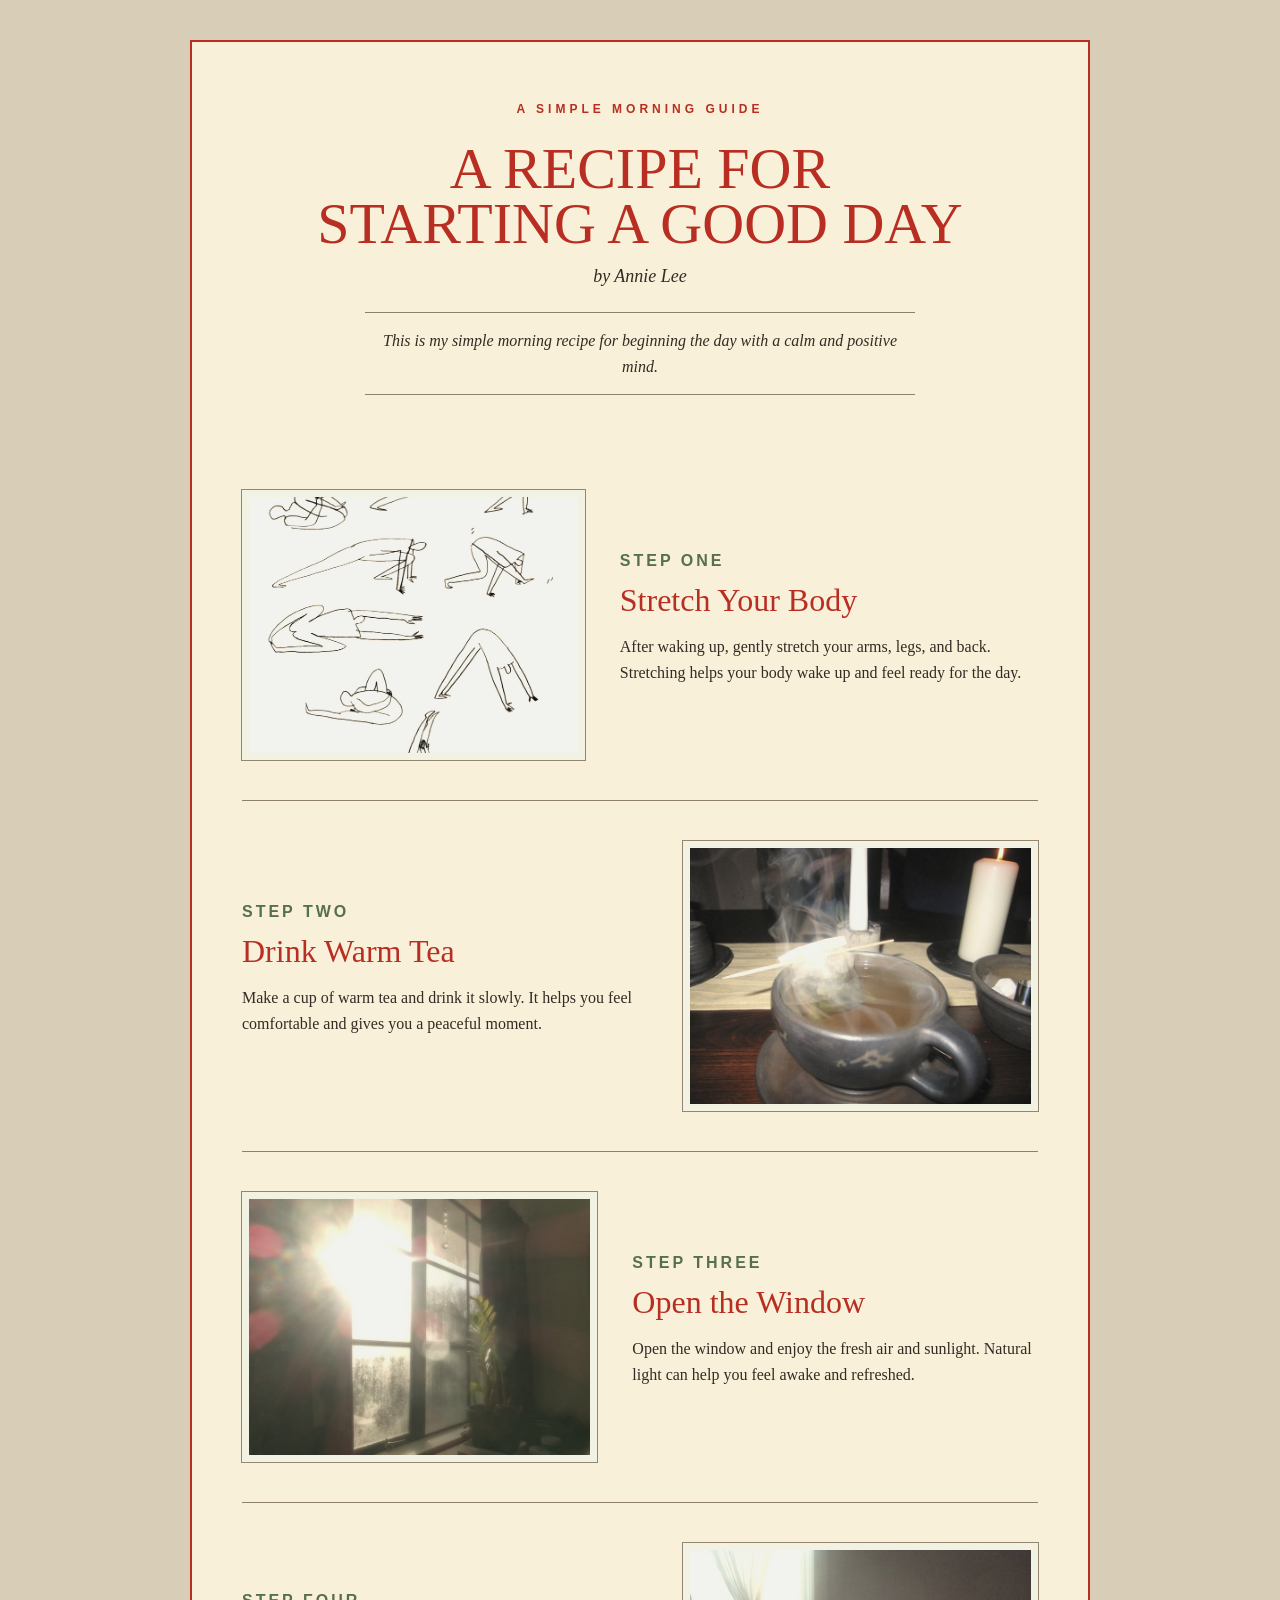
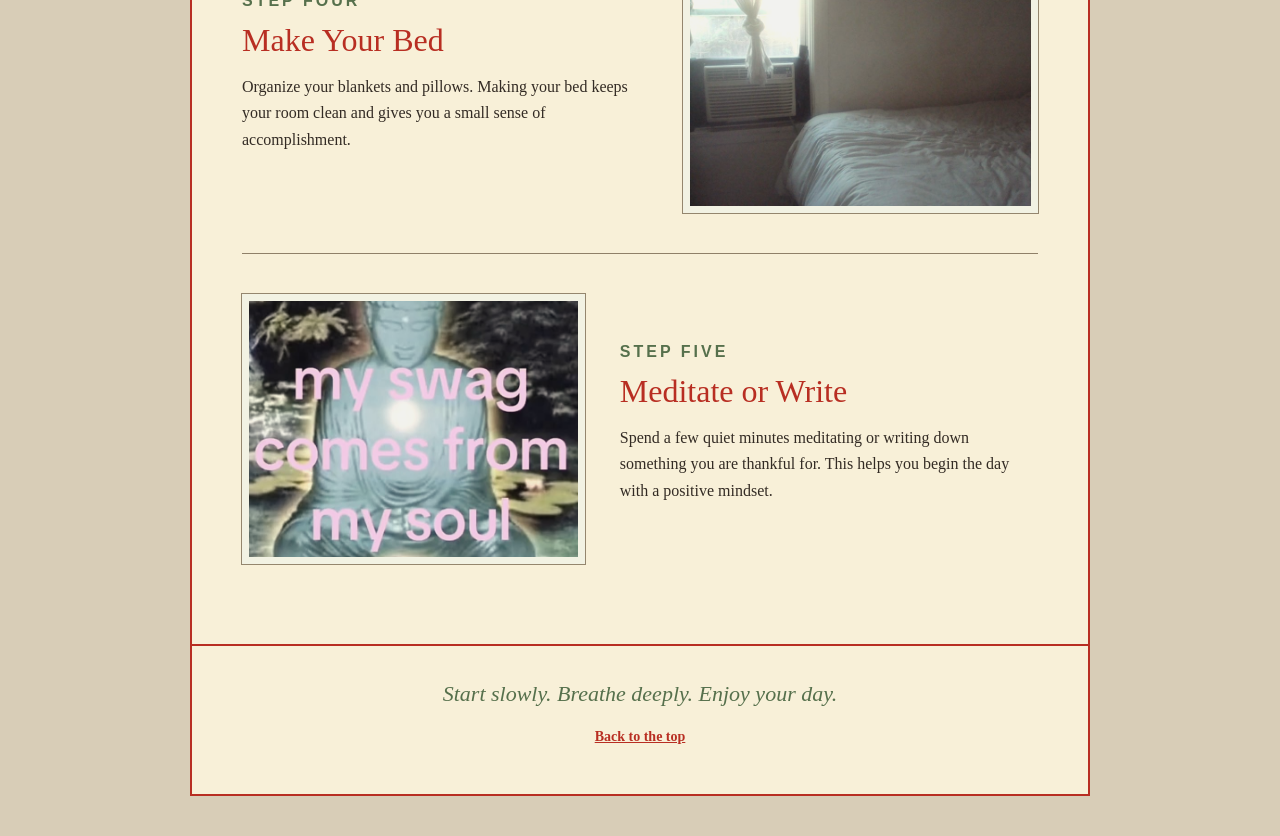
==== project-2-recipe/index.html @ cae7bff7 "Create vintage morning recipe page" ====
<!DOCTYPE html>
<html lang="en">

<head>
  <meta charset="UTF-8">
  <meta name="viewport" content="width=device-width, initial-scale=1.0">

  <title>A Recipe for Starting a Good Day</title>

  <link rel="stylesheet" href="style.css">
</head>

<body>

  <header>
    <p class="small-title">A SIMPLE MORNING GUIDE</p>

    <h1>A Recipe for<br>Starting a Good Day</h1>

    <p class="author">by Annie Lee</p>

    <p class="introduction">
      This is my simple morning recipe for beginning the day
      with a calm and positive mind.
    </p>
  </header>

  <main>

    <section class="step">
      <img src="stretching.jpg" alt="Morning stretching">

      <div class="step-text">
        <p class="step-number">STEP ONE</p>
        <h2>Stretch Your Body</h2>

        <p>
          After waking up, gently stretch your arms, legs, and back.
          Stretching helps your body wake up and feel ready for the day.
        </p>
      </div>
    </section>

    <section class="step">
      <img src="tea.jpg" alt="A cup of warm tea">

      <div class="step-text">
        <p class="step-number">STEP TWO</p>
        <h2>Drink Warm Tea</h2>

        <p>
          Make a cup of warm tea and drink it slowly.
          It helps you feel comfortable and gives you a peaceful moment.
        </p>
      </div>
    </section>

    <section class="step">
      <img src="sunlight.jpg" alt="Sunlight coming through a window">

      <div class="step-text">
        <p class="step-number">STEP THREE</p>
        <h2>Open the Window</h2>

        <p>
          Open the window and enjoy the fresh air and sunlight.
          Natural light can help you feel awake and refreshed.
        </p>
      </div>
    </section>

    <section class="step">
      <img src="bed.jpg" alt="A neatly made bed">

      <div class="step-text">
        <p class="step-number">STEP FOUR</p>
        <h2>Make Your Bed</h2>

        <p>
          Organize your blankets and pillows.
          Making your bed keeps your room clean and gives you
          a small sense of accomplishment.
        </p>
      </div>
    </section>

    <section class="step">
      <img src="journal.jpg" alt="Writing in a gratitude journal">

      <div class="step-text">
        <p class="step-number">STEP FIVE</p>
        <h2>Meditate or Write</h2>

        <p>
          Spend a few quiet minutes meditating or writing down
          something you are thankful for. This helps you begin
          the day with a positive mindset.
        </p>
      </div>
    </section>

  </main>

  <footer>
    <p class="ending">Start slowly. Breathe deeply. Enjoy your day.</p>

    <p>
    <a href="#top">Back to the top</a>
    </p>
  </footer>

</body>
</html>
---- project-2-recipe/style.css ----
/* Entire page */
body {
  background-color: #d8cdb7;
  color: #332b24;
  font-family: Georgia, "Times New Roman", serif;
  margin: 0;
  padding: 40px 20px;
}

/* Paper area */
header,
main,
footer {
  background-color: #f8f0d8;
  border-left: 2px solid #b82e22;
  border-right: 2px solid #b82e22;
  box-sizing: border-box;
  margin: auto;
  max-width: 900px;
}

/* Header */
header {
  border-top: 2px solid #b82e22;
  padding: 60px 40px 45px;
  text-align: center;
}

.small-title {
  color: #b82e22;
  font-family: Arial, sans-serif;
  font-size: 12px;
  font-weight: bold;
  letter-spacing: 4px;
  margin: 0;
}

h1 {
  color: #b82e22;
  font-size: 58px;
  font-weight: normal;
  line-height: 0.95;
  margin: 25px auto 15px;
  text-transform: uppercase;
}

.author {
  color: #332b24;
  font-size: 18px;
  font-style: italic;
  margin: 0 0 25px;
}

.introduction {
  border-bottom: 1px solid #8f8068;
  border-top: 1px solid #8f8068;
  font-style: italic;
  line-height: 1.6;
  margin: auto;
  max-width: 550px;
  padding: 15px 0;
}

/* Main content */
main {
  padding: 10px 50px 40px;
}

/* Each step */
.step {
  align-items: center;
  border-top: 1px solid #8f8068;
  display: flex;
  gap: 35px;
  padding: 40px 0;
}

/* Remove the first extra line */
.step:first-child {
  border-top: none;
}

/* Reverse the second and fourth steps */
.step:nth-child(even) {
  flex-direction: row-reverse;
}

/* Images */
.step img {
  border: 7px solid #fffaf0;
  box-sizing: border-box;
  filter: sepia(25%) contrast(90%);
  height: 270px;
  object-fit: cover;
  outline: 1px solid #8f8068;
  width: 45%;
}

/* Text area */
.step-text {
  width: 55%;
}

.step-number {
  color: #56704c;
  font-family: Arial, sans-serif;
  font-size: 11px;
  font-weight: bold;
  letter-spacing: 3px;
  margin: 0 0 10px;
}

.step h2 {
  color: #b82e22;
  font-size: 32px;
  font-weight: normal;
  line-height: 1.05;
  margin: 0 0 15px;
}

.step-text p {
  font-size: 16px;
  line-height: 1.65;
}

/* Footer */
footer {
  border-bottom: 2px solid #b82e22;
  border-top: 2px solid #b82e22;
  font-size: 14px;
  padding: 35px;
  text-align: center;
}

.ending {
  color: #56704c;
  font-size: 22px;
  font-style: italic;
  margin-top: 0;
}

a {
  color: #b82e22;
  font-weight: bold;
}

/* Phone screen */
@media (max-width: 650px) {
  body {
    padding: 15px;
  }

  header {
    padding: 45px 25px 35px;
  }

  h1 {
    font-size: 40px;
  }

  main {
    padding: 10px 25px 30px;
  }

  .step,
  .step:nth-child(even) {
    display: block;
  }

  .step img,
  .step-text {
    width: 100%;
  }

  .step img {
    height: 240px;
    margin-bottom: 25px;
  }
}
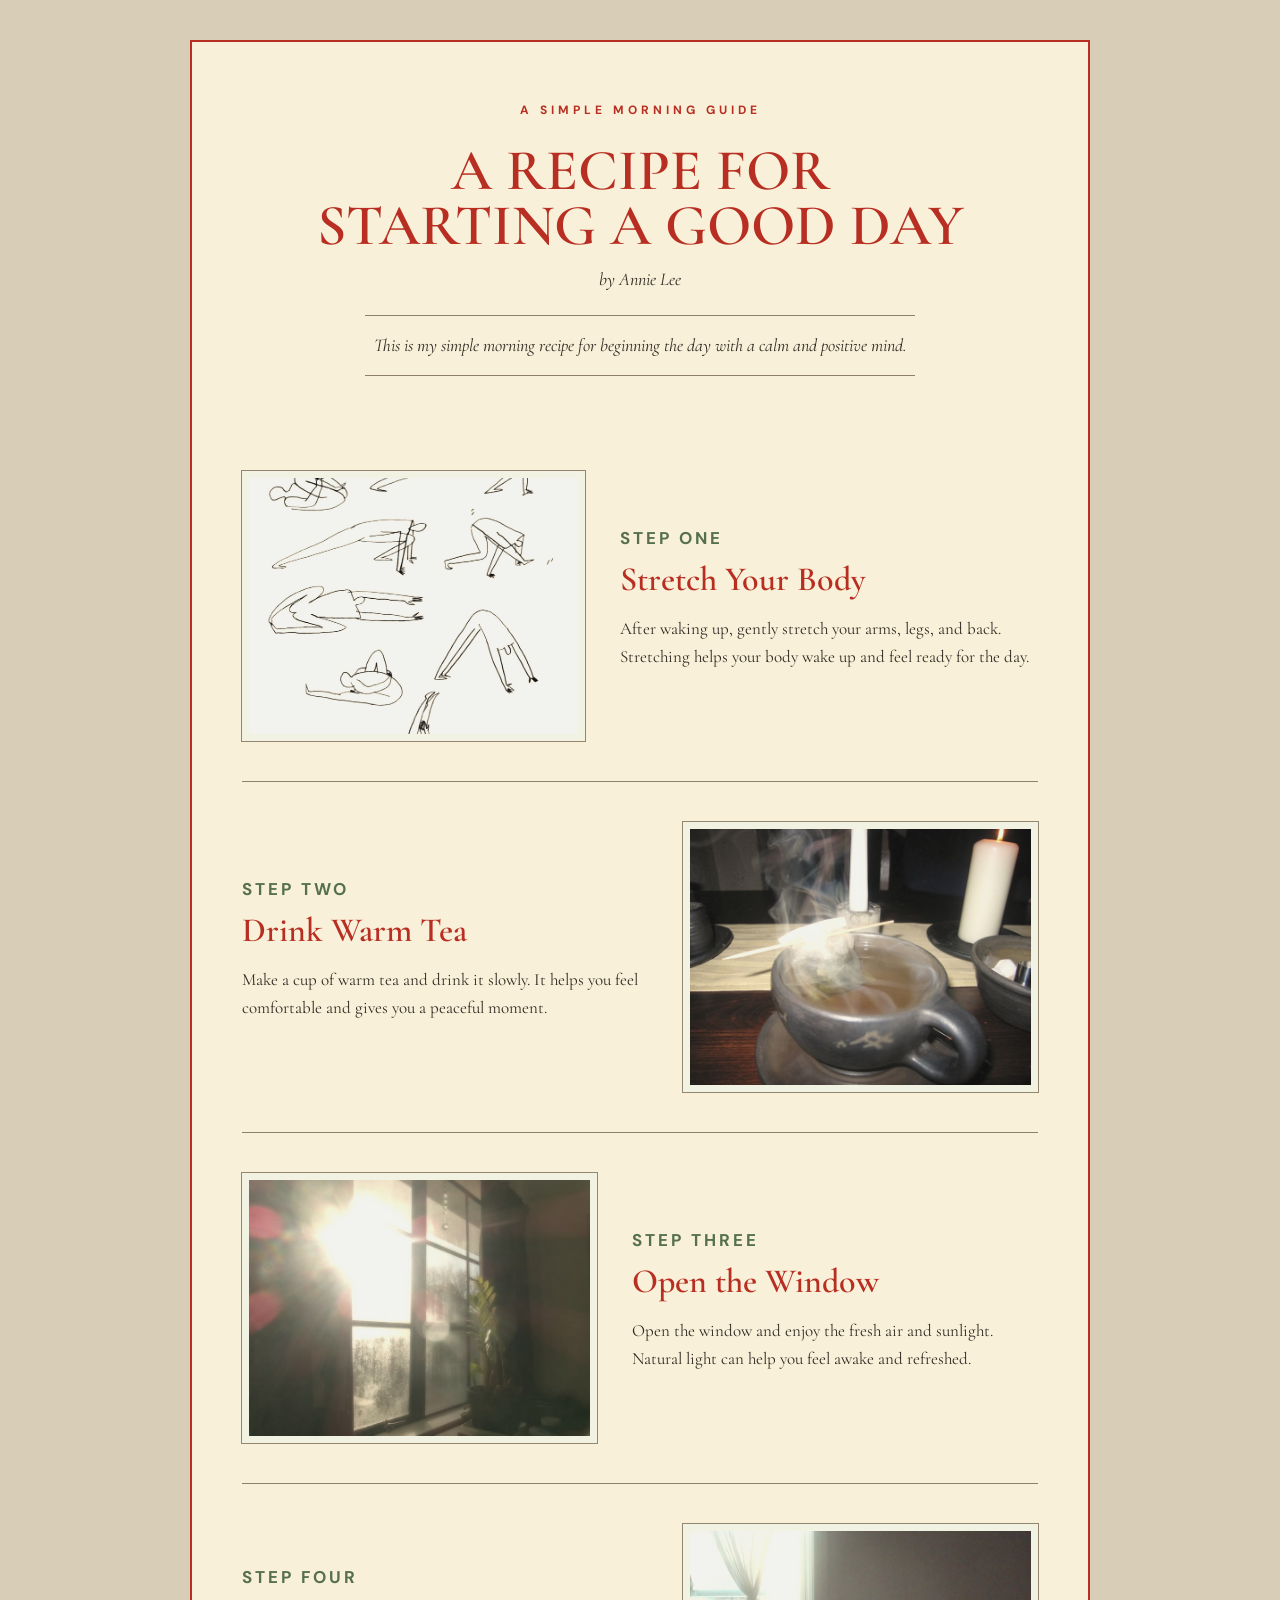
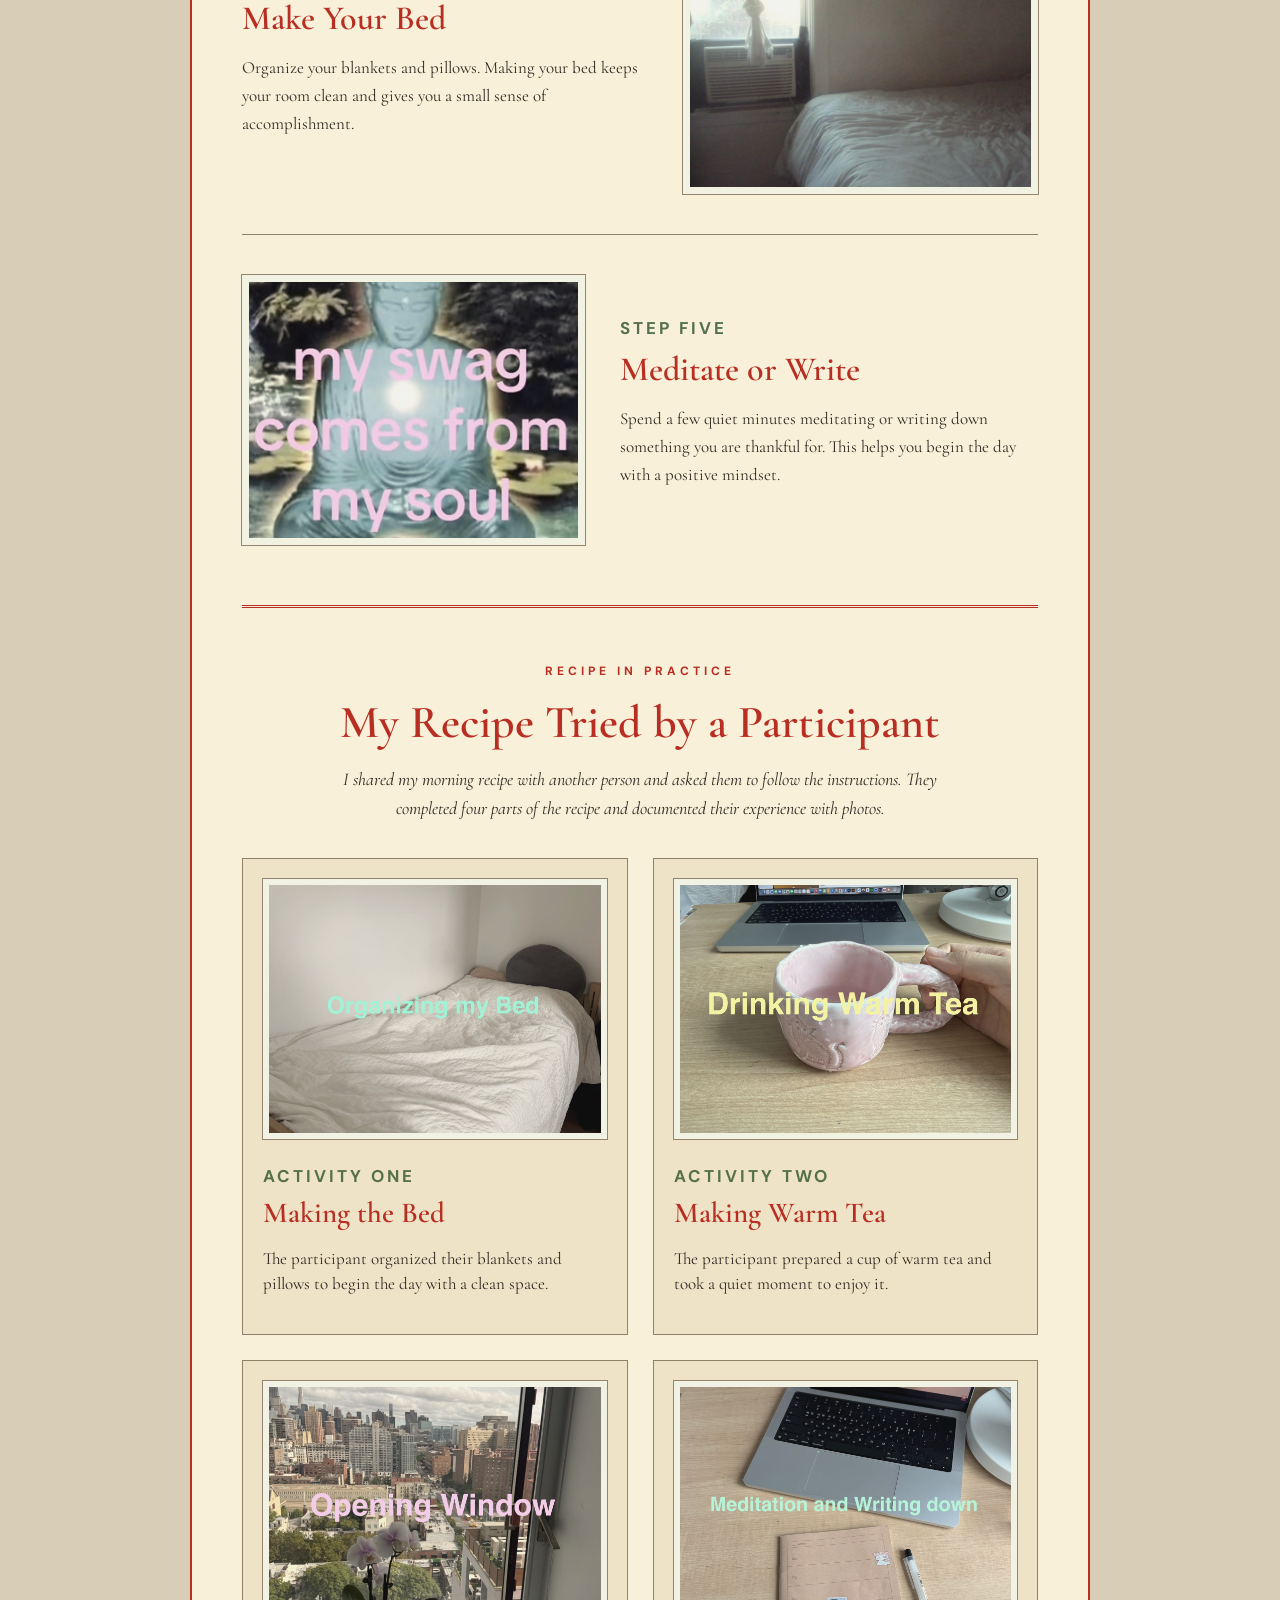
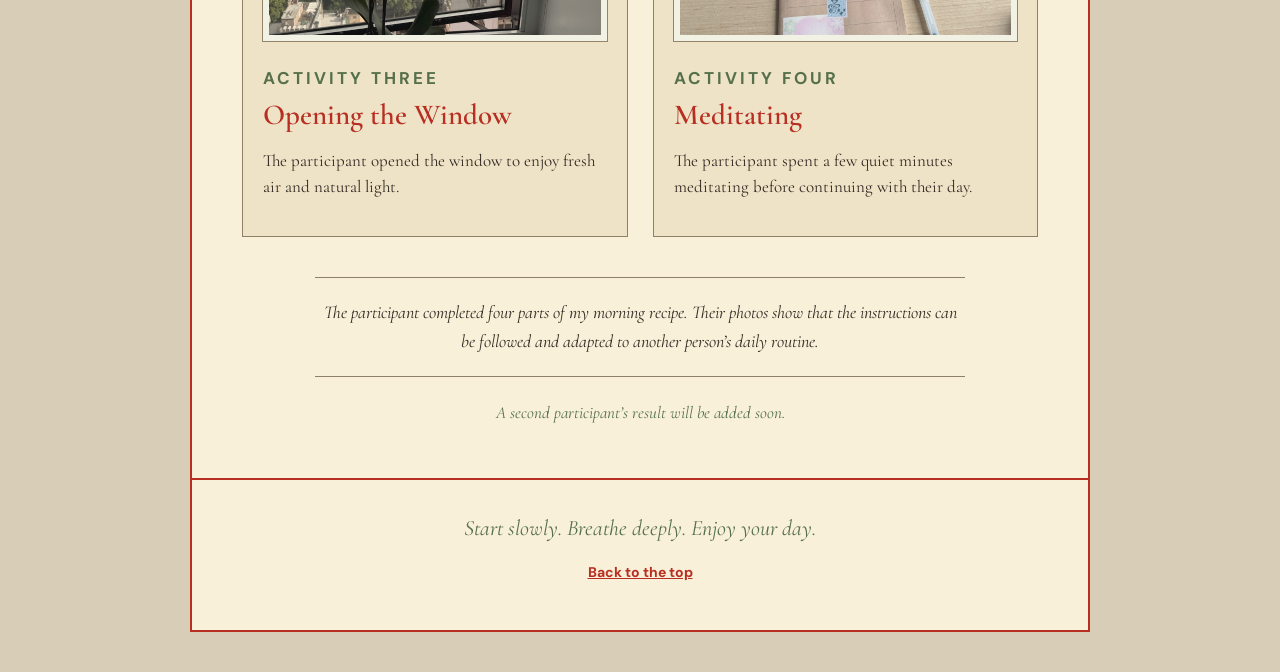
==== commit 976f8f40: "Add participant photos to recipe page" ====
--- a/project-2-recipe/index.html
+++ b/project-2-recipe/index.html
@@ -7,10 +7,18 @@
 
   <title>A Recipe for Starting a Good Day</title>
 
+  <!-- Custom fonts -->
+  <link rel="preconnect" href="https://fonts.googleapis.com">
+  <link rel="preconnect" href="https://fonts.gstatic.com" crossorigin>
+
+  <link
+    href="https://fonts.googleapis.com/css2?family=Cormorant+Garamond:ital,wght@0,400;0,600;1,400&family=DM+Sans:wght@400;600&display=swap"
+    rel="stylesheet">
+
   <link rel="stylesheet" href="style.css">
 </head>
 
-<body>
+<body id="top">
 
   <header>
     <p class="small-title">A SIMPLE MORNING GUIDE</p>
@@ -27,6 +35,8 @@
 
   <main>
 
+    <!-- Original Recipe -->
+
     <section class="step">
       <img src="stretching.jpg" alt="Morning stretching">
 
@@ -99,15 +109,107 @@
       </div>
     </section>
 
+
+    <!-- Partner Result -->
+
+    <section class="results">
+
+      <p class="small-title">RECIPE IN PRACTICE</p>
+
+      <h2 class="results-title">
+        My Recipe Tried by a Participant
+      </h2>
+
+      <p class="results-intro">
+        I shared my morning recipe with another person and asked them
+        to follow the instructions. They completed four parts of the
+        recipe and documented their experience with photos.
+      </p>
+
+      <div class="result-gallery">
+
+        <section class="result-item">
+          <img
+            src="test-bed.jpg"
+            alt="The participant making their bed">
+
+          <p class="result-number">ACTIVITY ONE</p>
+          <h3>Making the Bed</h3>
+
+          <p>
+            The participant organized their blankets and pillows
+            to begin the day with a clean space.
+          </p>
+        </section>
+
+        <section class="result-item">
+          <img
+            src="test-tea.jpg"
+            alt="The participant making warm tea">
+
+          <p class="result-number">ACTIVITY TWO</p>
+          <h3>Making Warm Tea</h3>
+
+          <p>
+            The participant prepared a cup of warm tea
+            and took a quiet moment to enjoy it.
+          </p>
+        </section>
+
+        <section class="result-item">
+          <img
+            src="test-window.jpg"
+            alt="The participant opening the window">
+
+          <p class="result-number">ACTIVITY THREE</p>
+          <h3>Opening the Window</h3>
+
+          <p>
+            The participant opened the window to enjoy
+            fresh air and natural light.
+          </p>
+        </section>
+
+        <section class="result-item">
+          <img
+            src="test-meditation.jpg"
+            alt="The participant meditating">
+
+          <p class="result-number">ACTIVITY FOUR</p>
+          <h3>Meditating</h3>
+
+          <p>
+            The participant spent a few quiet minutes meditating
+            before continuing with their day.
+          </p>
+        </section>
+
+      </div>
+
+      <p class="result-summary">
+        The participant completed four parts of my morning recipe.
+        Their photos show that the instructions can be followed
+        and adapted to another person’s daily routine.
+      </p>
+
+      <p class="coming-soon">
+        A second participant’s result will be added soon.
+      </p>
+
+    </section>
+
   </main>
 
   <footer>
-    <p class="ending">Start slowly. Breathe deeply. Enjoy your day.</p>
+    <p class="ending">
+      Start slowly. Breathe deeply. Enjoy your day.
+    </p>
 
     <p>
-    <a href="#top">Back to the top</a>
+      <a href="#top">Back to the top</a>
     </p>
   </footer>
 
 </body>
+
 </html>
--- a/project-2-recipe/style.css
+++ b/project-2-recipe/style.css
@@ -1,13 +1,16 @@
 /* Entire page */
+
 body {
   background-color: #d8cdb7;
   color: #332b24;
-  font-family: Georgia, "Times New Roman", serif;
+  font-family: "Cormorant Garamond", Georgia, "Times New Roman", serif;
   margin: 0;
   padding: 40px 20px;
 }
 
+
 /* Paper area */
+
 header,
 main,
 footer {
@@ -19,7 +22,9 @@
   max-width: 900px;
 }
 
+
 /* Header */
+
 header {
   border-top: 2px solid #b82e22;
   padding: 60px 40px 45px;
@@ -28,7 +33,7 @@
 
 .small-title {
   color: #b82e22;
-  font-family: Arial, sans-serif;
+  font-family: "DM Sans", Arial, sans-serif;
   font-size: 12px;
   font-weight: bold;
   letter-spacing: 4px;
@@ -38,7 +43,7 @@
 h1 {
   color: #b82e22;
   font-size: 58px;
-  font-weight: normal;
+  font-weight: 600;
   line-height: 0.95;
   margin: 25px auto 15px;
   text-transform: uppercase;
@@ -54,6 +59,7 @@
 .introduction {
   border-bottom: 1px solid #8f8068;
   border-top: 1px solid #8f8068;
+  font-size: 18px;
   font-style: italic;
   line-height: 1.6;
   margin: auto;
@@ -61,12 +67,16 @@
   padding: 15px 0;
 }
 
+
 /* Main content */
+
 main {
-  padding: 10px 50px 40px;
-}
-
-/* Each step */
+  padding: 10px 50px 50px;
+}
+
+
+/* Each recipe step */
+
 .step {
   align-items: center;
   border-top: 1px solid #8f8068;
@@ -75,17 +85,23 @@
   padding: 40px 0;
 }
 
+
 /* Remove the first extra line */
+
 .step:first-child {
   border-top: none;
 }
 
+
 /* Reverse the second and fourth steps */
+
 .step:nth-child(even) {
   flex-direction: row-reverse;
 }
 
-/* Images */
+
+/* Recipe images */
+
 .step img {
   border: 7px solid #fffaf0;
   box-sizing: border-box;
@@ -96,14 +112,16 @@
   width: 45%;
 }
 
-/* Text area */
+
+/* Recipe text */
+
 .step-text {
   width: 55%;
 }
 
 .step-number {
   color: #56704c;
-  font-family: Arial, sans-serif;
+  font-family: "DM Sans", Arial, sans-serif;
   font-size: 11px;
   font-weight: bold;
   letter-spacing: 3px;
@@ -112,18 +130,118 @@
 
 .step h2 {
   color: #b82e22;
-  font-size: 32px;
-  font-weight: normal;
+  font-size: 34px;
+  font-weight: 600;
   line-height: 1.05;
   margin: 0 0 15px;
 }
 
 .step-text p {
-  font-size: 16px;
+  font-size: 17px;
   line-height: 1.65;
 }
 
+
+/* Partner result section */
+
+.results {
+  border-top: 3px double #b82e22;
+  margin-top: 20px;
+  padding-top: 55px;
+  text-align: center;
+}
+
+.results-title {
+  color: #b82e22;
+  font-size: 46px;
+  font-weight: 600;
+  line-height: 1;
+  margin: 20px auto;
+  max-width: 600px;
+}
+
+.results-intro {
+  font-size: 18px;
+  font-style: italic;
+  line-height: 1.6;
+  margin: 0 auto 35px;
+  max-width: 600px;
+}
+
+
+/* Partner photo gallery */
+
+.result-gallery {
+  display: grid;
+  gap: 25px;
+  grid-template-columns: 1fr 1fr;
+  margin-top: 35px;
+  text-align: left;
+}
+
+.result-item {
+  background-color: #eee3c6;
+  border: 1px solid #8f8068;
+  box-sizing: border-box;
+  padding: 20px;
+}
+
+.result-item img {
+  border: 6px solid #fffaf0;
+  box-sizing: border-box;
+  filter: sepia(20%) contrast(90%);
+  height: 260px;
+  object-fit: cover;
+  outline: 1px solid #8f8068;
+  width: 100%;
+}
+
+.result-number {
+  color: #56704c;
+  font-family: "DM Sans", Arial, sans-serif;
+  font-size: 11px;
+  font-weight: bold;
+  letter-spacing: 3px;
+  margin: 20px 0 8px;
+}
+
+.result-item h3 {
+  color: #b82e22;
+  font-size: 29px;
+  font-weight: 600;
+  line-height: 1.1;
+  margin: 0 0 10px;
+}
+
+.result-item p {
+  font-size: 17px;
+  line-height: 1.5;
+}
+
+
+/* Result summary */
+
+.result-summary {
+  border-bottom: 1px solid #8f8068;
+  border-top: 1px solid #8f8068;
+  font-size: 18px;
+  font-style: italic;
+  line-height: 1.6;
+  margin: 40px auto 0;
+  max-width: 650px;
+  padding: 20px 0;
+}
+
+.coming-soon {
+  color: #56704c;
+  font-size: 17px;
+  font-style: italic;
+  margin: 25px 0 5px;
+}
+
+
 /* Footer */
+
 footer {
   border-bottom: 2px solid #b82e22;
   border-top: 2px solid #b82e22;
@@ -141,10 +259,13 @@
 
 a {
   color: #b82e22;
+  font-family: "DM Sans", Arial, sans-serif;
   font-weight: bold;
 }
 
+
 /* Phone screen */
+
 @media (max-width: 650px) {
   body {
     padding: 15px;
@@ -159,7 +280,7 @@
   }
 
   main {
-    padding: 10px 25px 30px;
+    padding: 10px 25px 35px;
   }
 
   .step,
@@ -176,4 +297,20 @@
     height: 240px;
     margin-bottom: 25px;
   }
+
+  .results {
+    padding-top: 40px;
+  }
+
+  .results-title {
+    font-size: 37px;
+  }
+
+  .result-gallery {
+    grid-template-columns: 1fr;
+  }
+
+  .result-item img {
+    height: 280px;
+  }
 }
